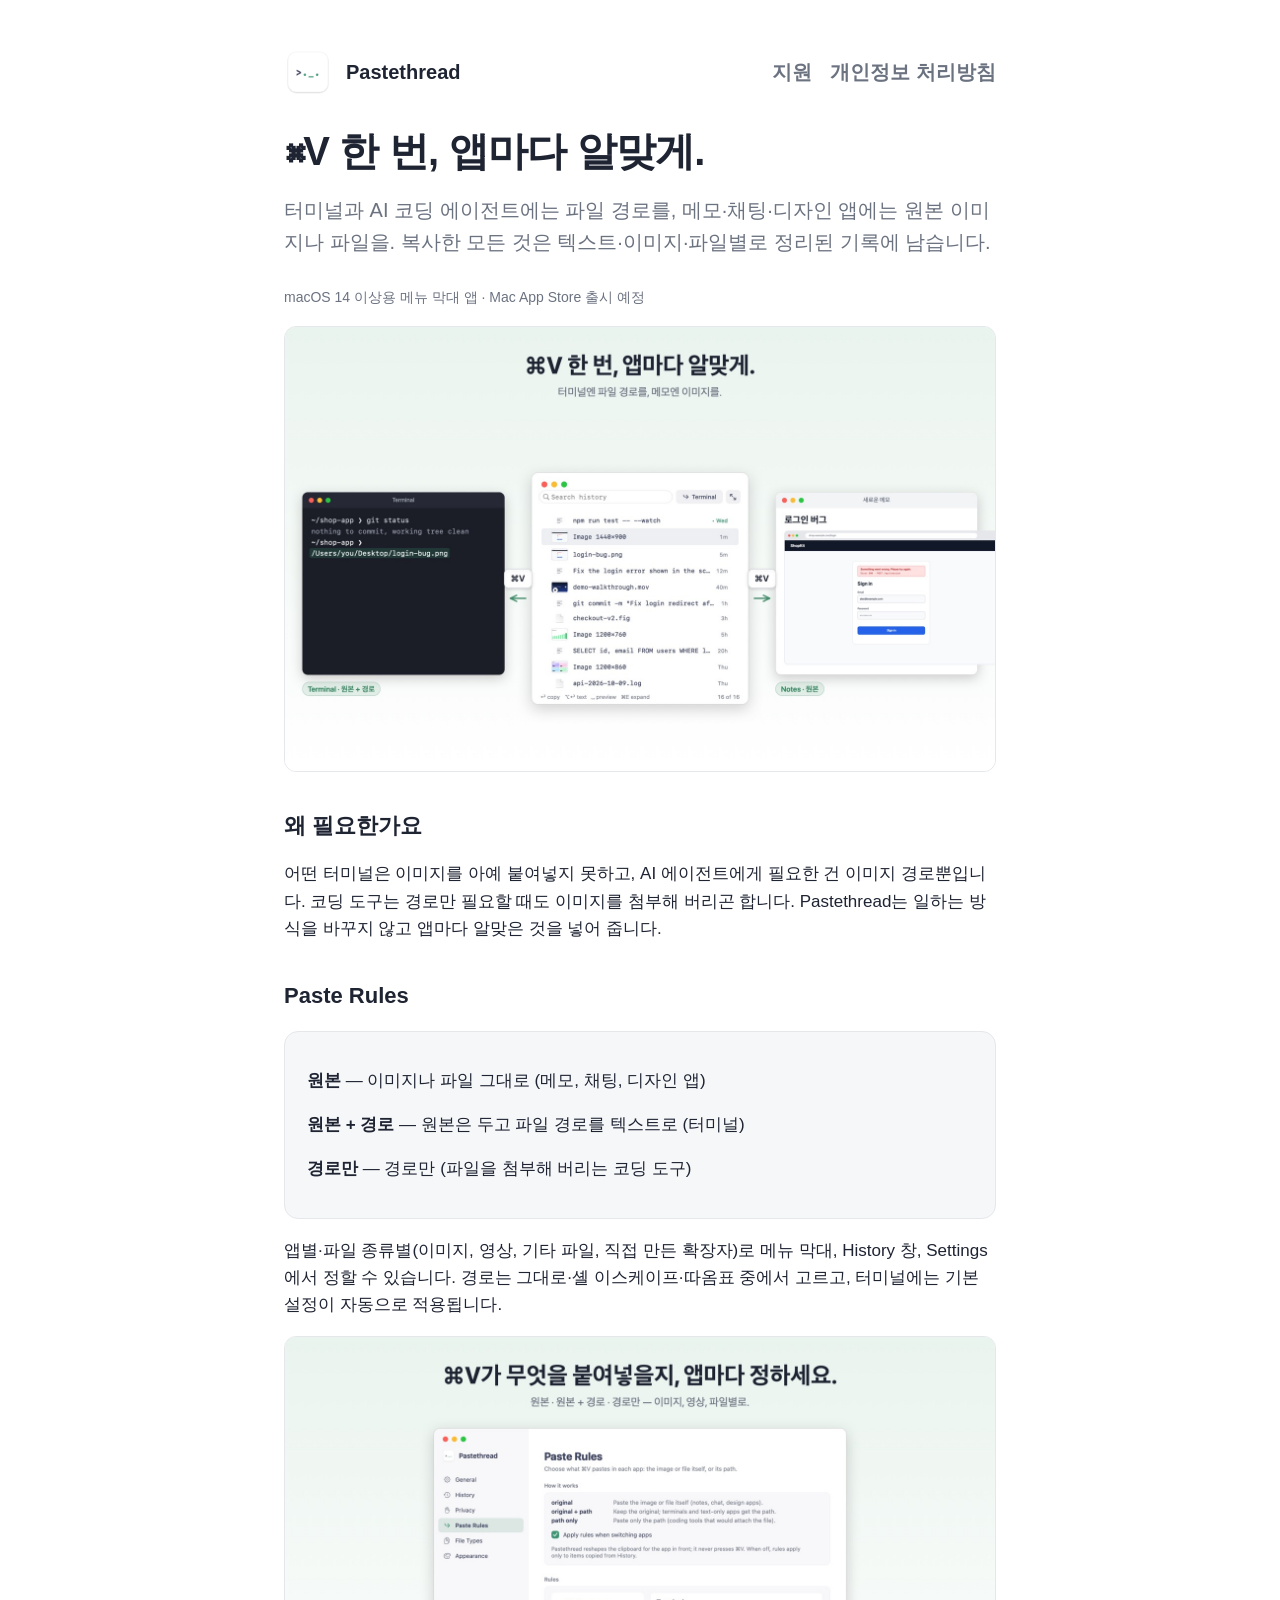
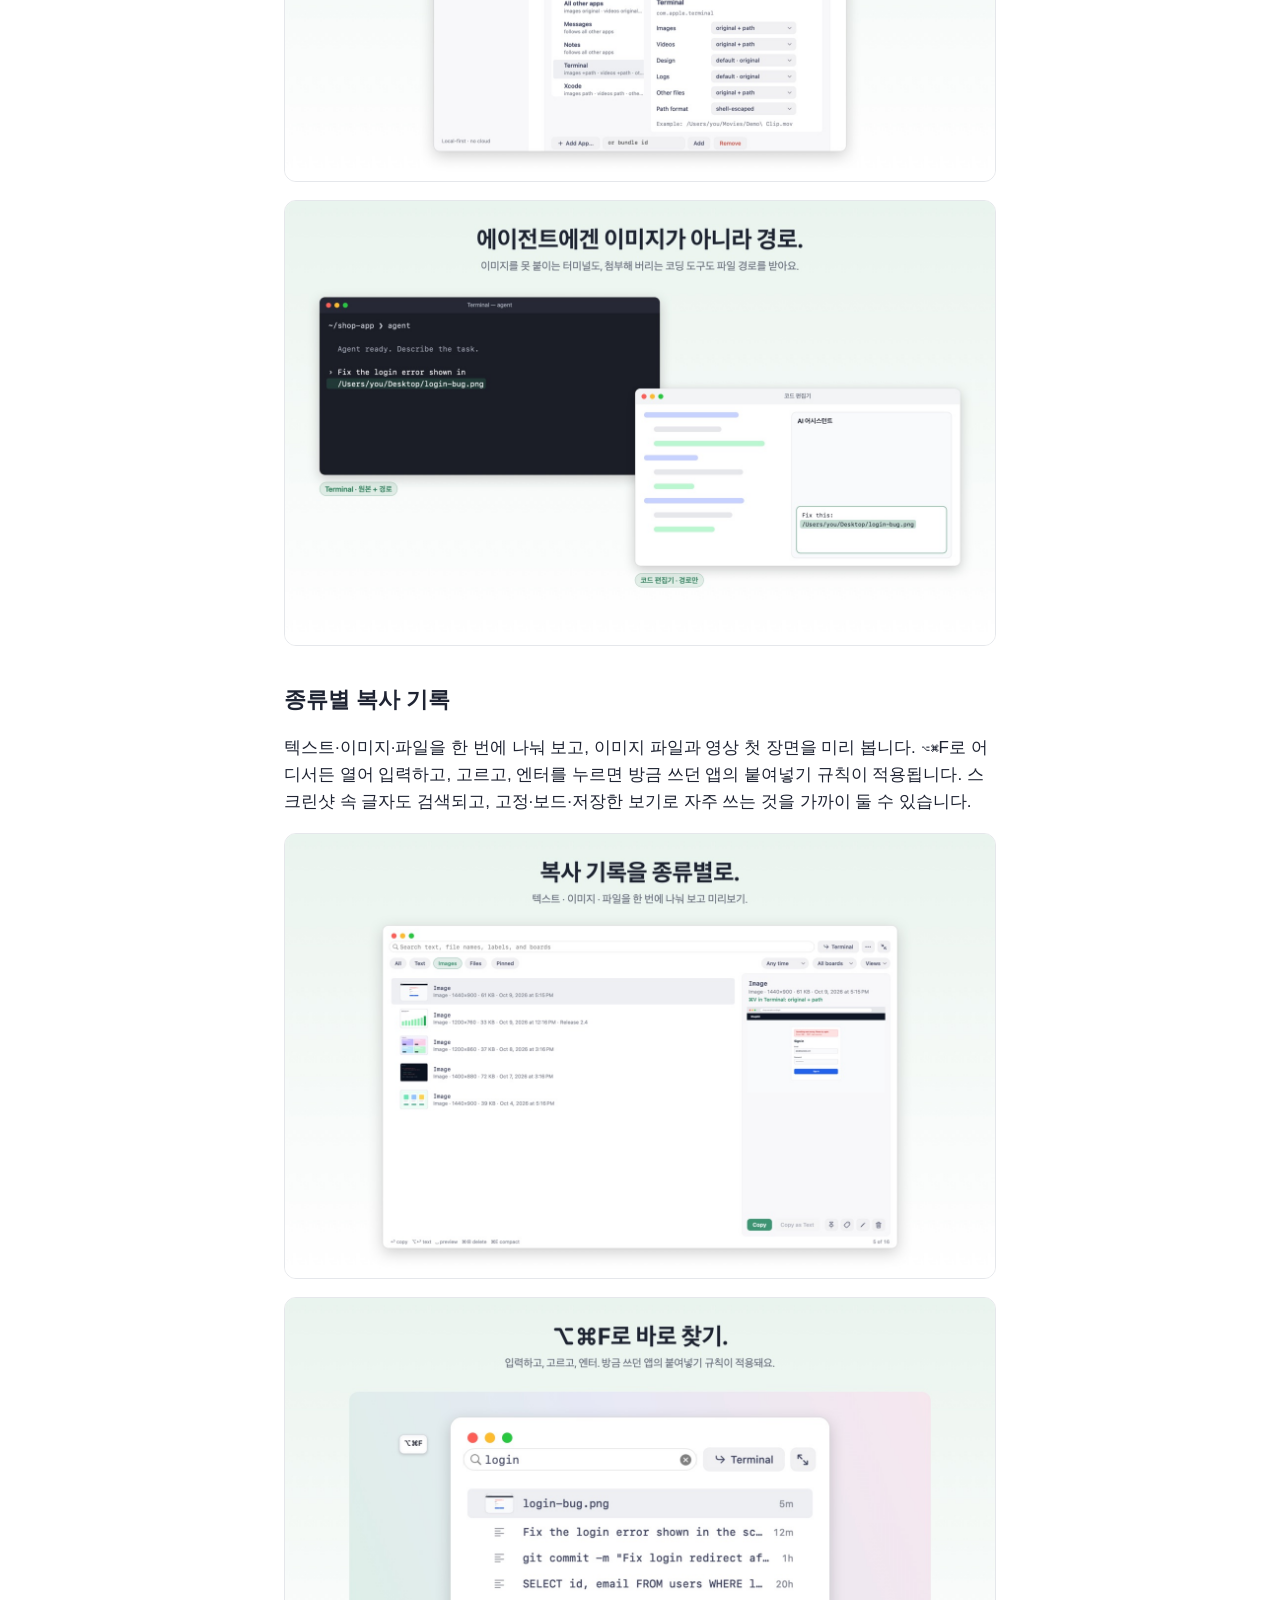
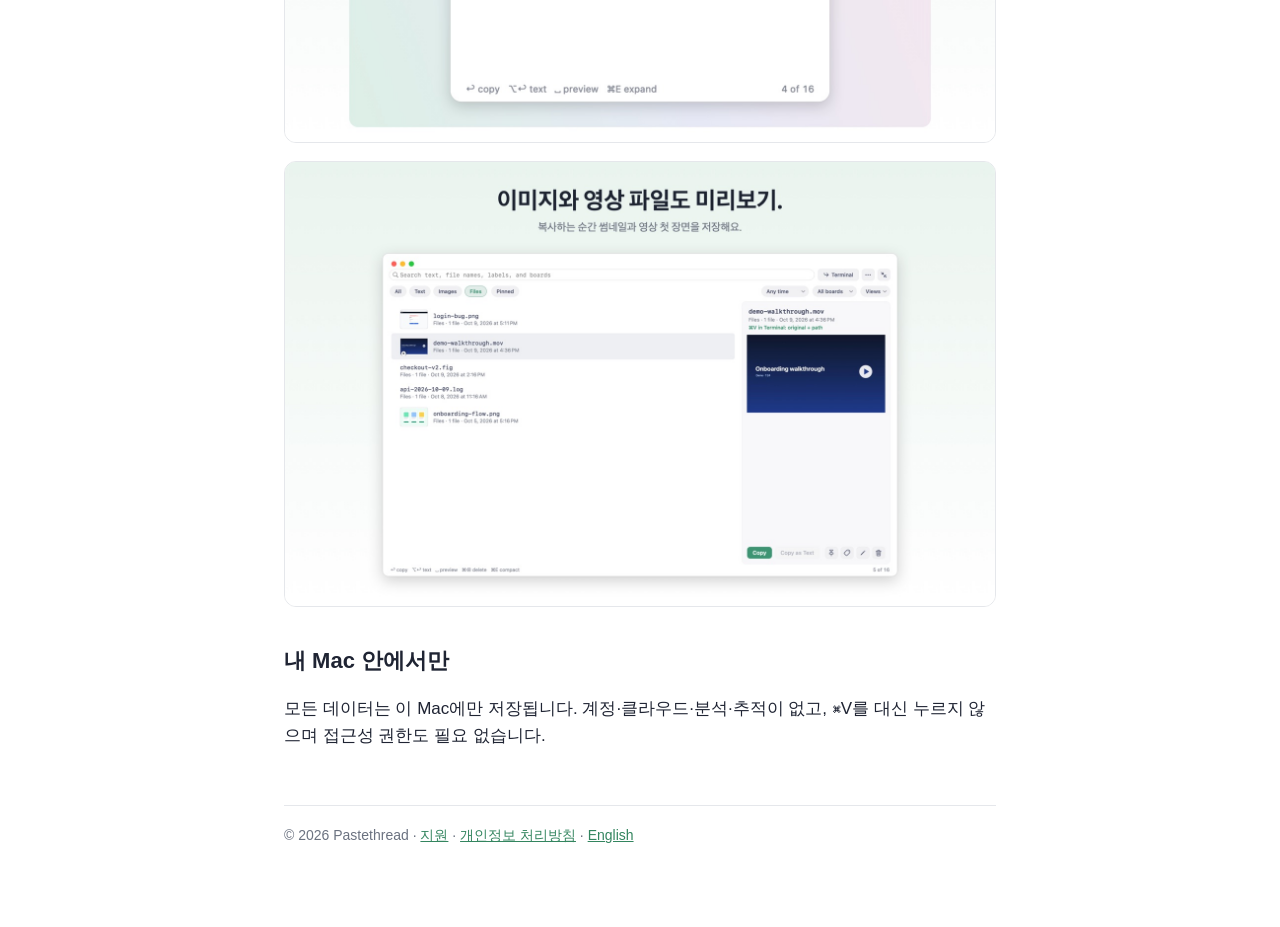
==== ko/index.html @ ec55142c "Pastethread website: home, support, privacy (EN/KO) and product README" ====
<!doctype html>
<html lang="ko">
<head>
<meta charset="utf-8">
<meta name="viewport" content="width=device-width, initial-scale=1">
<title>Pastethread — ⌘V 한 번, 앱마다 알맞게</title>
<link rel="stylesheet" href="../style.css">
</head>
<body>
<main>
<header><img src="../icon.png" alt=""><a href="./">Pastethread</a>
<nav><a href="support.html">지원</a><a href="privacy.html">개인정보 처리방침</a></nav></header>
<h1>⌘V 한 번, 앱마다 알맞게.</h1>
<p class="lead">터미널과 AI 코딩 에이전트에는 파일 경로를, 메모·채팅·디자인 앱에는 원본 이미지나 파일을. 복사한 모든 것은 텍스트·이미지·파일별로 정리된 기록에 남습니다.</p>
<p class="lang">macOS 14 이상용 메뉴 막대 앱 · Mac App Store 출시 예정</p>
<img class="shot" src="../images/ko/01-one-paste.jpg" alt="⌘V 한 번, 앱마다 알맞게." loading="lazy" width="1440" height="900">
<h2>왜 필요한가요</h2>
<p>어떤 터미널은 이미지를 아예 붙여넣지 못하고, AI 에이전트에게 필요한 건 이미지 경로뿐입니다. 코딩 도구는 경로만 필요할 때도 이미지를 첨부해 버리곤 합니다. Pastethread는 일하는 방식을 바꾸지 않고 앱마다 알맞은 것을 넣어 줍니다.</p>
<h2>Paste Rules</h2>
<div class="card">
<p><strong>원본</strong> — 이미지나 파일 그대로 (메모, 채팅, 디자인 앱)</p>
<p><strong>원본 + 경로</strong> — 원본은 두고 파일 경로를 텍스트로 (터미널)</p>
<p><strong>경로만</strong> — 경로만 (파일을 첨부해 버리는 코딩 도구)</p>
</div>
<p>앱별·파일 종류별(이미지, 영상, 기타 파일, 직접 만든 확장자)로 메뉴 막대, History 창, Settings에서 정할 수 있습니다. 경로는 그대로·셸 이스케이프·따옴표 중에서 고르고, 터미널에는 기본 설정이 자동으로 적용됩니다.</p>
<img class="shot" src="../images/ko/02-paste-rules.jpg" alt="⌘V가 무엇을 붙여넣을지, 앱마다 정하세요." loading="lazy" width="1440" height="900">
<img class="shot" src="../images/ko/03-agents-need-paths.jpg" alt="에이전트에겐 이미지가 아니라 경로." loading="lazy" width="1440" height="900">
<h2>종류별 복사 기록</h2>
<p>텍스트·이미지·파일을 한 번에 나눠 보고, 이미지 파일과 영상 첫 장면을 미리 봅니다. ⌥⌘F로 어디서든 열어 입력하고, 고르고, 엔터를 누르면 방금 쓰던 앱의 붙여넣기 규칙이 적용됩니다. 스크린샷 속 글자도 검색되고, 고정·보드·저장한 보기로 자주 쓰는 것을 가까이 둘 수 있습니다.</p>
<img class="shot" src="../images/ko/04-history-by-type.jpg" alt="복사 기록을 종류별로." loading="lazy" width="1440" height="900">
<img class="shot" src="../images/ko/05-find-fast.jpg" alt="⌥⌘F로 바로 찾기." loading="lazy" width="1440" height="900">
<img class="shot" src="../images/ko/06-file-previews.jpg" alt="이미지와 영상 파일도 미리보기." loading="lazy" width="1440" height="900">
<h2>내 Mac 안에서만</h2>
<p>모든 데이터는 이 Mac에만 저장됩니다. 계정·클라우드·분석·추적이 없고, ⌘V를 대신 누르지 않으며 접근성 권한도 필요 없습니다.</p>
<footer>© 2026 Pastethread · <a href="support.html">지원</a> · <a href="privacy.html">개인정보 처리방침</a> · <a href="../">English</a></footer>
</main>
</body>
</html>
---- style.css ----
:root { --ink: #1f2433; --muted: #6b7280; --accent: #33855f; --card: #f6f7f8; --line: #e5e7eb; }
@media (prefers-color-scheme: dark) { :root { --ink: #e5e7eb; --muted: #a1a7b3; --accent: #7bb897; --card: #232633; --line: #343846; } body { background: #161821; } }
* { box-sizing: border-box; }
body { margin: 0; font: 17px/1.6 -apple-system, BlinkMacSystemFont, "SF Pro Text", "Apple SD Gothic Neo", sans-serif; color: var(--ink); }
main { max-width: 760px; margin: 0 auto; padding: 48px 24px 80px; }
header { display: flex; align-items: center; gap: 14px; margin-bottom: 32px; }
header img { width: 48px; height: 48px; border-radius: 11px; }
header a { color: inherit; text-decoration: none; font-weight: 600; font-size: 20px; }
nav { margin-left: auto; display: flex; gap: 18px; font-size: 15px; }
nav a { color: var(--muted); text-decoration: none; }
nav a:hover { color: var(--accent); }
h1 { font-size: 40px; line-height: 1.15; margin: 0 0 12px; letter-spacing: -0.02em; }
h2 { font-size: 22px; margin: 36px 0 8px; }
p, li { color: var(--ink); }
.lead { font-size: 20px; color: var(--muted); margin-bottom: 28px; }
.card { background: var(--card); border: 1px solid var(--line); border-radius: 14px; padding: 18px 22px; margin: 18px 0; }
code { font: 15px ui-monospace, "SF Mono", Menlo, monospace; background: var(--card); border-radius: 6px; padding: 1px 6px; }
a { color: var(--accent); }
.button { display: inline-block; background: var(--accent); color: #fff; padding: 10px 18px; border-radius: 10px; text-decoration: none; font-weight: 600; }
footer { margin-top: 56px; color: var(--muted); font-size: 14px; border-top: 1px solid var(--line); padding-top: 18px; }
.lang { color: var(--muted); font-size: 14px; }
.shot { display: block; width: 100%; height: auto; border-radius: 12px; border: 1px solid var(--line); margin: 18px 0; }
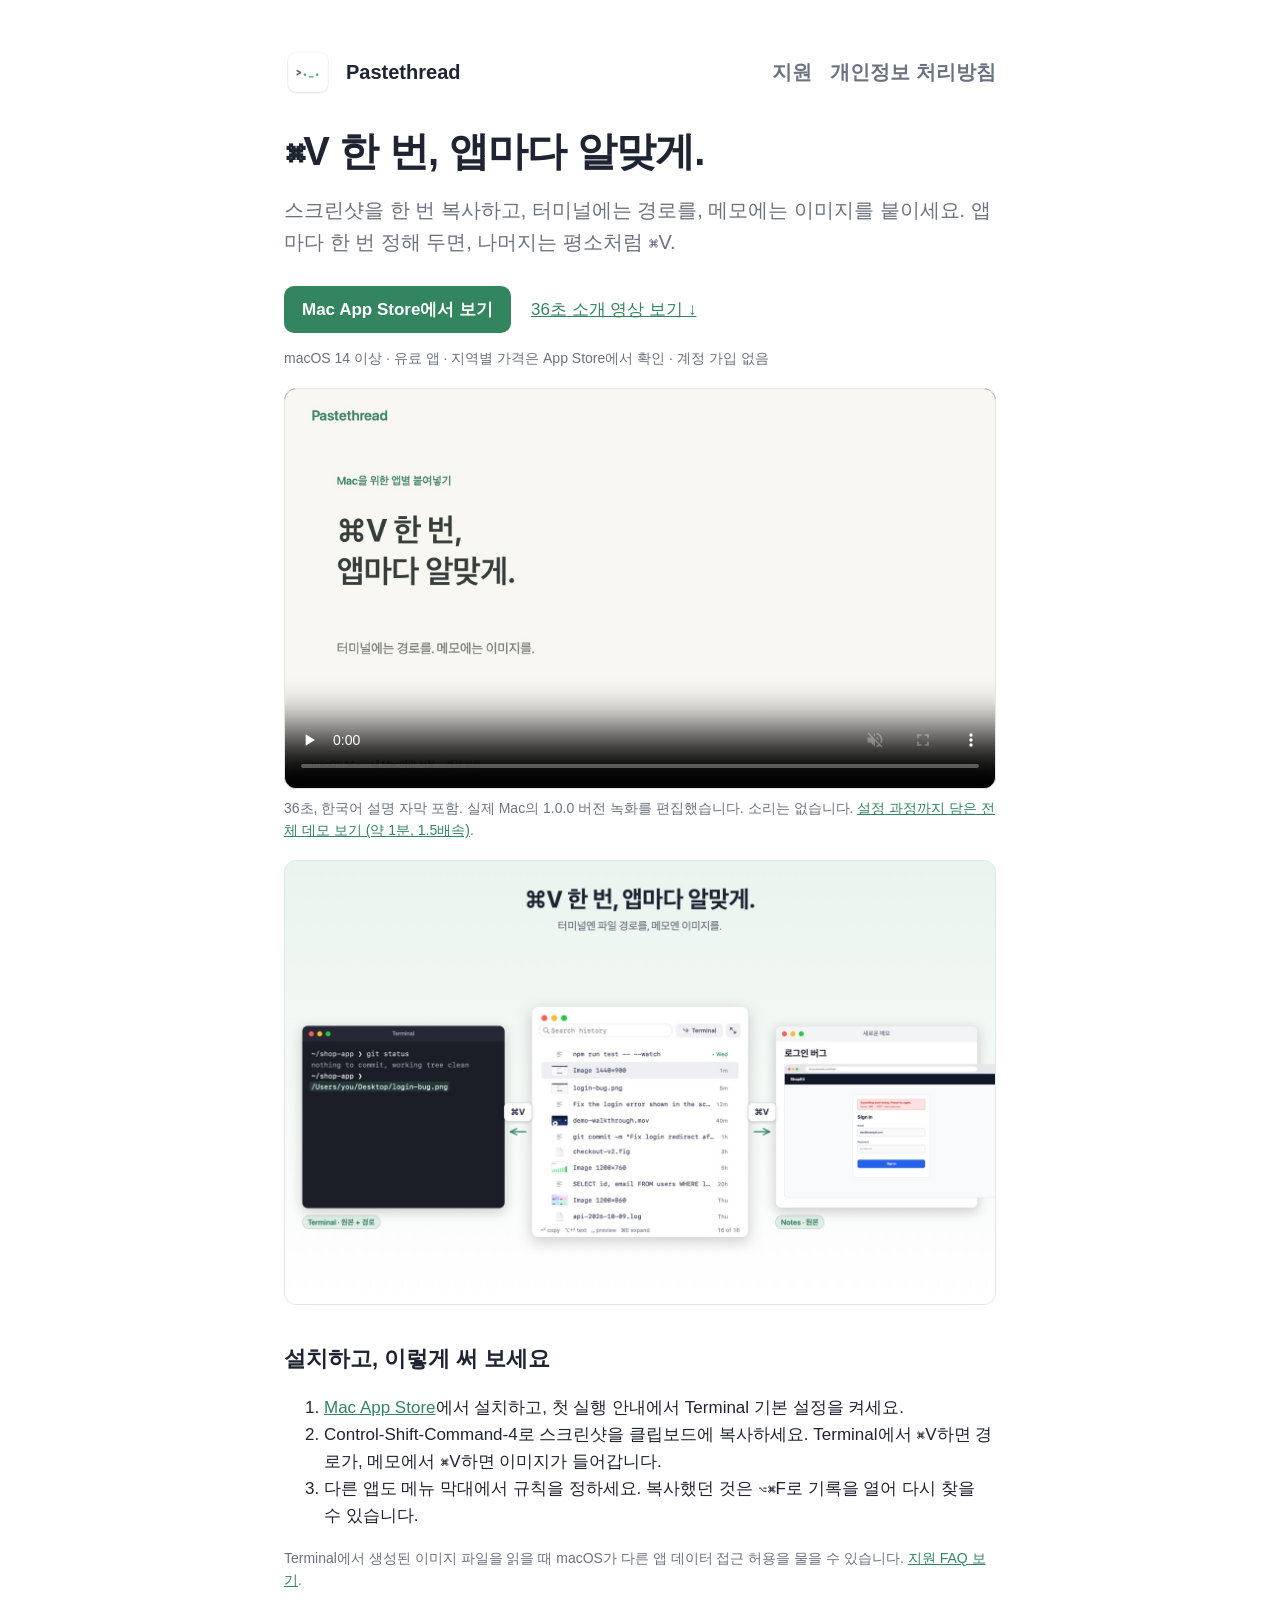
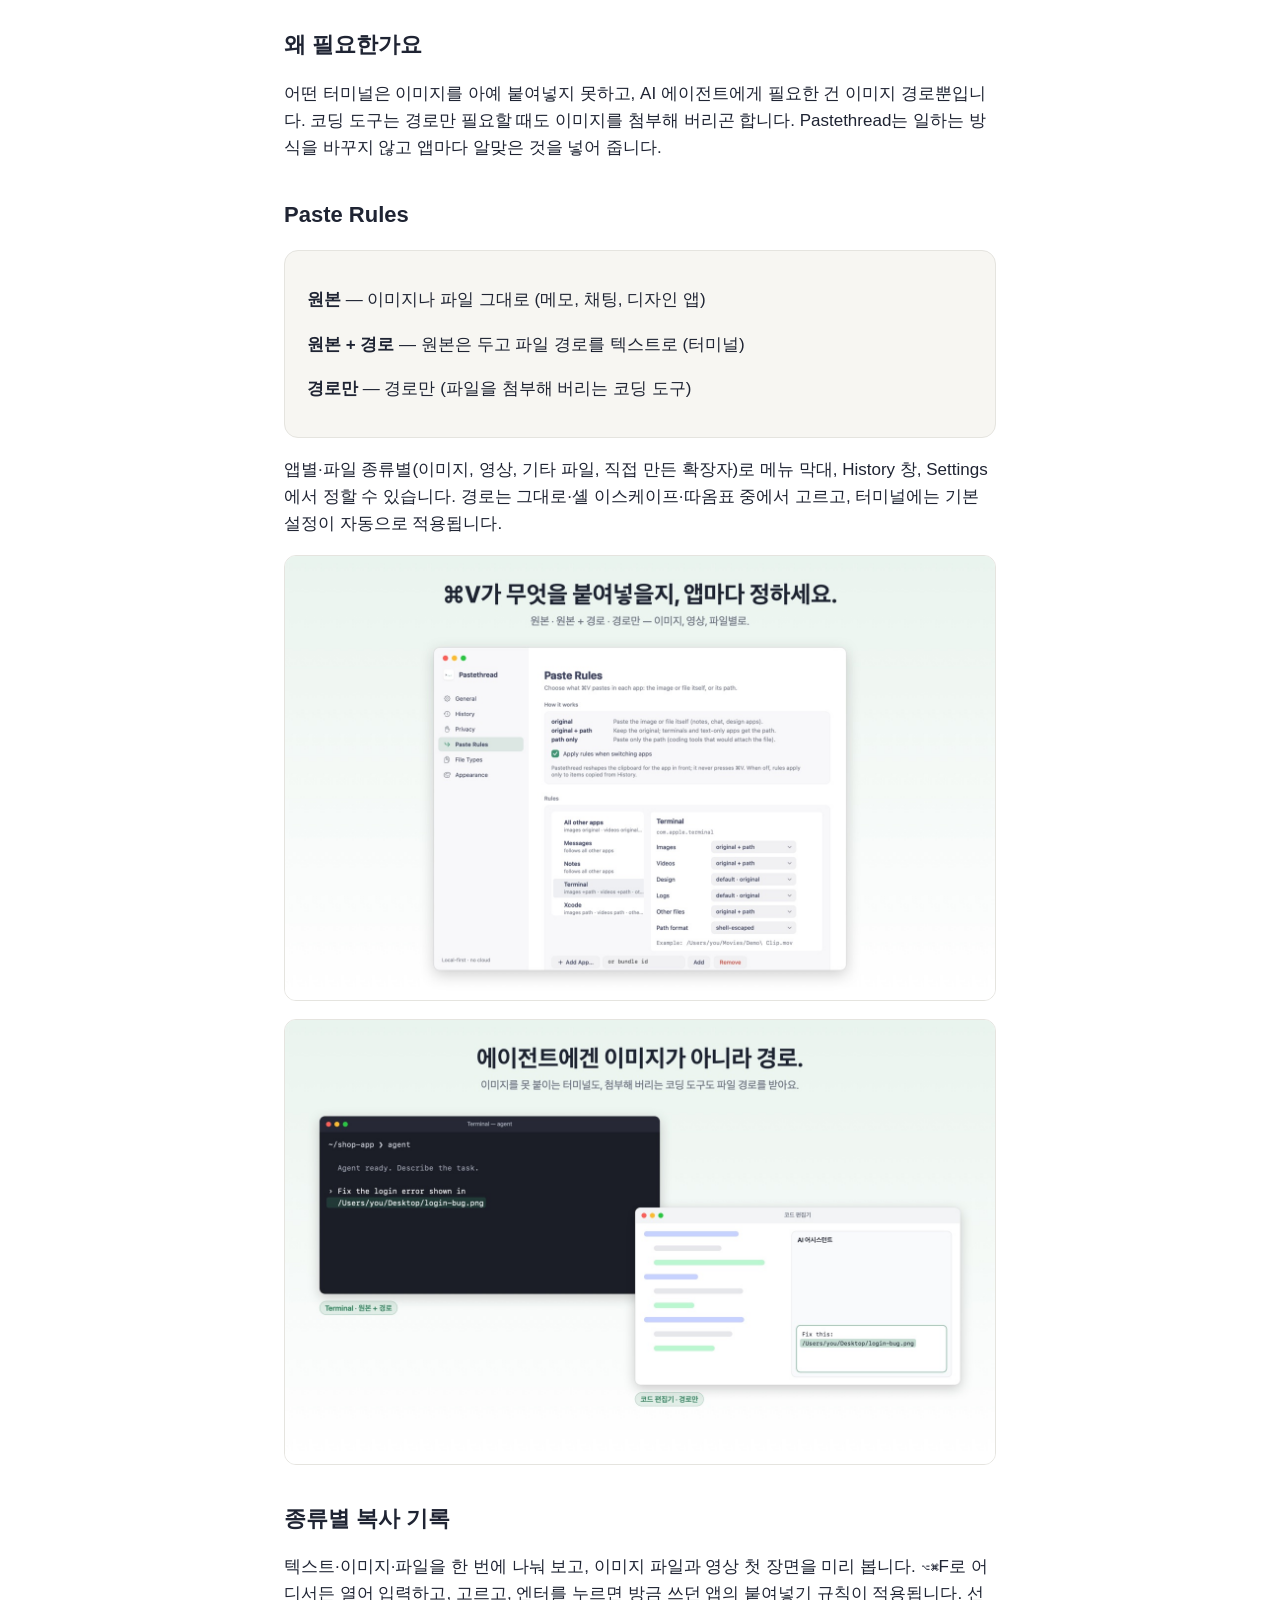
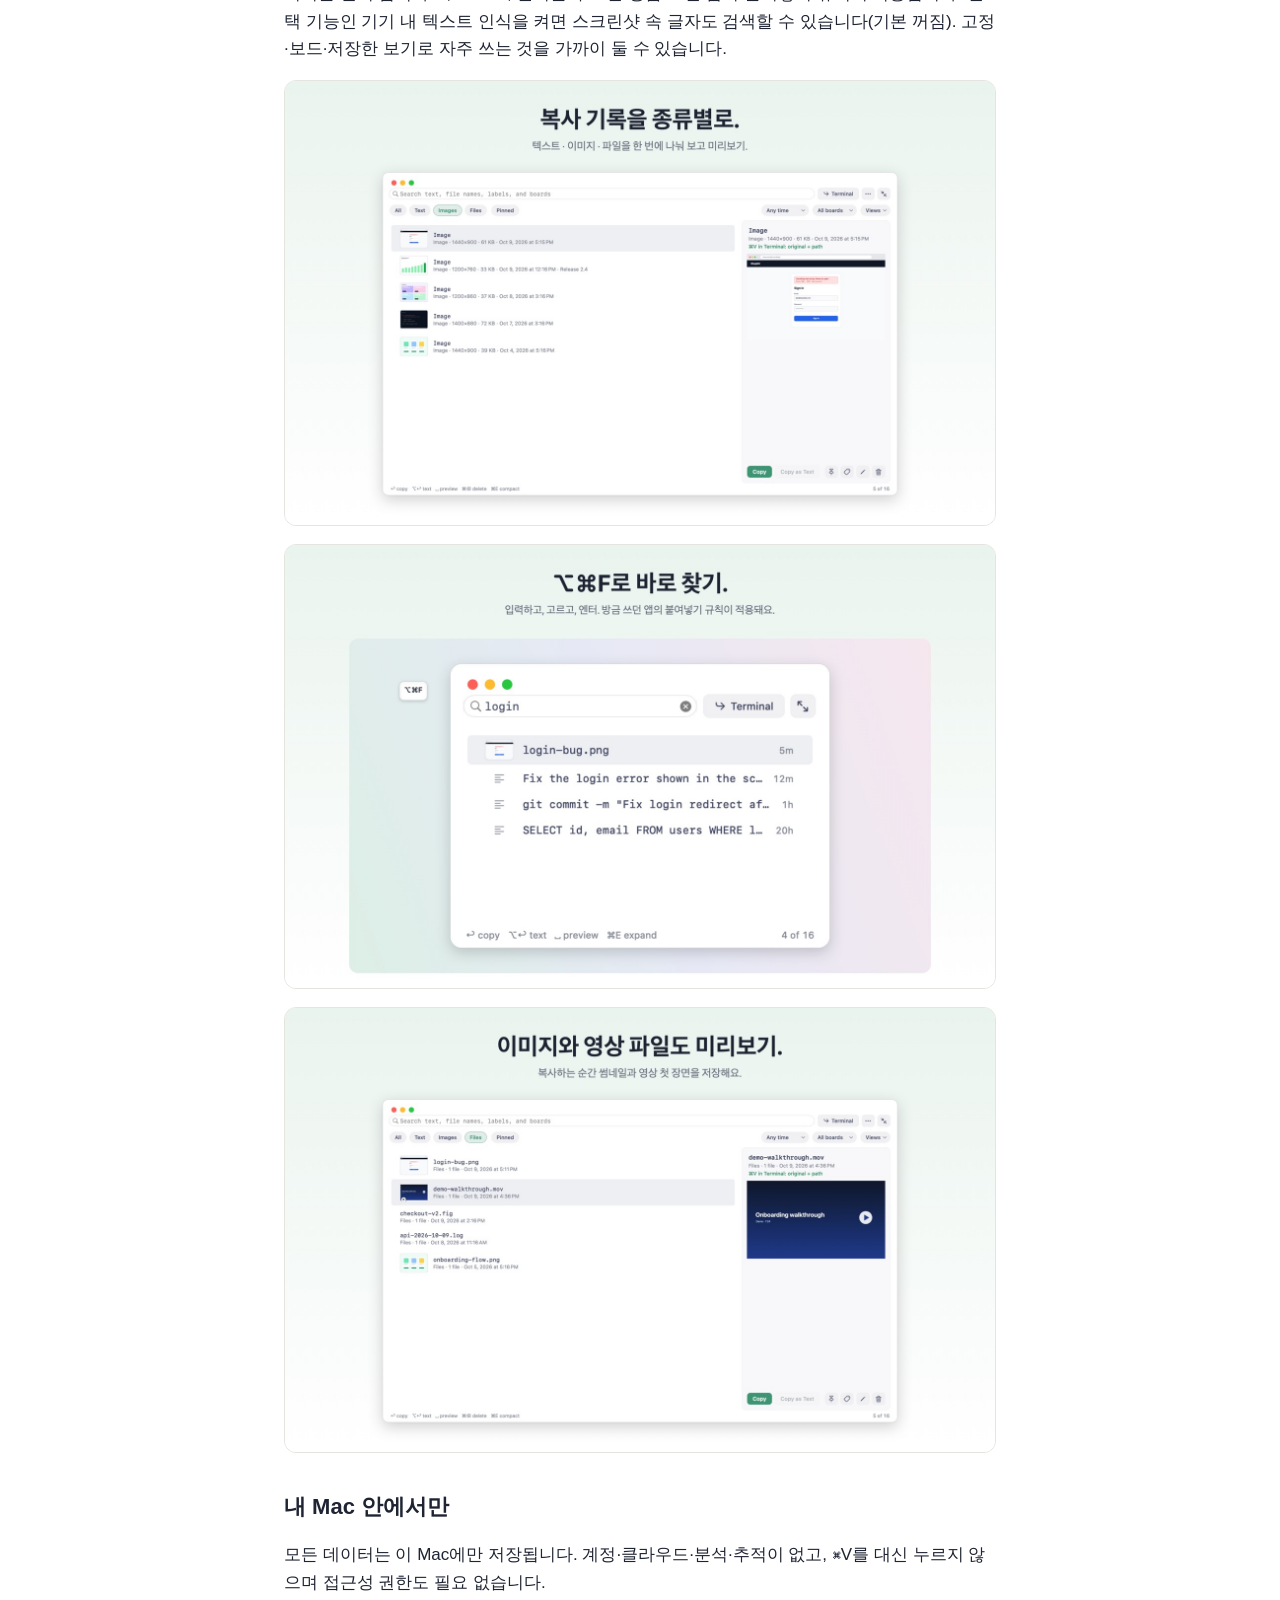
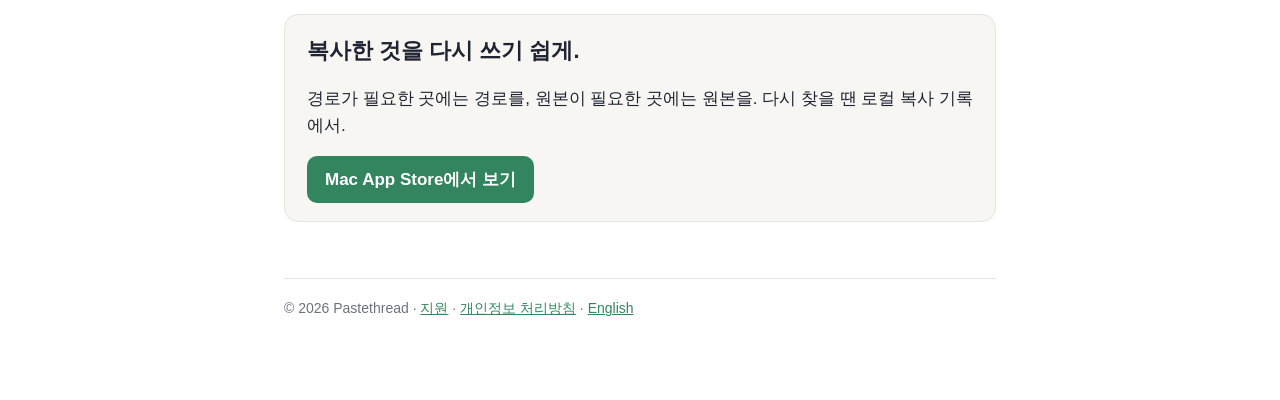
==== commit 9c7e7b5e: "Publish captioned introductions and Mac App Store purchase links" ====
--- a/ko/index.html
+++ b/ko/index.html
@@ -4,6 +4,13 @@
 <meta charset="utf-8">
 <meta name="viewport" content="width=device-width, initial-scale=1">
 <title>Pastethread — ⌘V 한 번, 앱마다 알맞게</title>
+<meta name="description" content="스크린샷을 한 번 복사하고, 터미널에는 경로를, 메모에는 이미지를 붙이세요. Mac App Store에서 만나는 로컬 클립보드 관리자 Pastethread.">
+<meta property="og:title" content="Pastethread — ⌘V 한 번, 앱마다 알맞게">
+<meta property="og:description" content="터미널에는 경로를, 메모에는 이미지를. 36초 소개 영상으로 확인하고 Mac App Store에서 만나보세요.">
+<meta property="og:type" content="website">
+<meta property="og:url" content="https://luke-cha.github.io/pastethread/ko/">
+<meta property="og:image" content="https://luke-cha.github.io/pastethread/media/intro-poster-ko.jpg">
+<meta name="twitter:card" content="summary_large_image">
 <link rel="stylesheet" href="../style.css">
 </head>
 <body>
@@ -11,9 +18,24 @@
 <header><img src="../icon.png" alt=""><a href="./">Pastethread</a>
 <nav><a href="support.html">지원</a><a href="privacy.html">개인정보 처리방침</a></nav></header>
 <h1>⌘V 한 번, 앱마다 알맞게.</h1>
-<p class="lead">터미널과 AI 코딩 에이전트에는 파일 경로를, 메모·채팅·디자인 앱에는 원본 이미지나 파일을. 복사한 모든 것은 텍스트·이미지·파일별로 정리된 기록에 남습니다.</p>
-<p class="lang">macOS 14 이상용 메뉴 막대 앱 · Mac App Store 출시 예정</p>
+<p class="lead">스크린샷을 한 번 복사하고, 터미널에는 경로를, 메모에는 이미지를 붙이세요. 앱마다 한 번 정해 두면, 나머지는 평소처럼 ⌘V.</p>
+<div class="actions"><a class="button" href="https://apps.apple.com/kr/app/id6820030486">Mac App Store에서 보기</a><a href="#demo">36초 소개 영상 보기 ↓</a></div>
+<p class="lang">macOS 14 이상 · 유료 앱 · 지역별 가격은 App Store에서 확인 · 계정 가입 없음</p>
+<figure id="demo">
+<video class="shot" aria-label="Pastethread 소개: 터미널에는 경로, 메모에는 이미지, 복사 기록 검색" controls muted playsinline preload="none" poster="../media/intro-poster-ko.jpg" width="1920" height="1080">
+<source src="../media/intro-ko.mp4" type="video/mp4">
+<a href="../media/intro-ko.mp4">소개 영상 보기 (MP4)</a>
+</video>
+<figcaption>36초, 한국어 설명 자막 포함. 실제 Mac의 1.0.0 버전 녹화를 편집했습니다. 소리는 없습니다. <a href="../media/demo.mp4">설정 과정까지 담은 전체 데모 보기 (약 1분, 1.5배속)</a>.</figcaption>
+</figure>
 <img class="shot" src="../images/ko/01-one-paste.jpg" alt="⌘V 한 번, 앱마다 알맞게." loading="lazy" width="1440" height="900">
+<h2>설치하고, 이렇게 써 보세요</h2>
+<ol>
+<li><a href="https://apps.apple.com/kr/app/id6820030486">Mac App Store</a>에서 설치하고, 첫 실행 안내에서 Terminal 기본 설정을 켜세요.</li>
+<li>Control-Shift-Command-4로 스크린샷을 클립보드에 복사하세요. Terminal에서 ⌘V하면 경로가, 메모에서 ⌘V하면 이미지가 들어갑니다.</li>
+<li>다른 앱도 메뉴 막대에서 규칙을 정하세요. 복사했던 것은 ⌥⌘F로 기록을 열어 다시 찾을 수 있습니다.</li>
+</ol>
+<p class="lang">Terminal에서 생성된 이미지 파일을 읽을 때 macOS가 다른 앱 데이터 접근 허용을 물을 수 있습니다. <a href="support.html">지원 FAQ 보기</a>.</p>
 <h2>왜 필요한가요</h2>
 <p>어떤 터미널은 이미지를 아예 붙여넣지 못하고, AI 에이전트에게 필요한 건 이미지 경로뿐입니다. 코딩 도구는 경로만 필요할 때도 이미지를 첨부해 버리곤 합니다. Pastethread는 일하는 방식을 바꾸지 않고 앱마다 알맞은 것을 넣어 줍니다.</p>
 <h2>Paste Rules</h2>
@@ -26,12 +48,13 @@
 <img class="shot" src="../images/ko/02-paste-rules.jpg" alt="⌘V가 무엇을 붙여넣을지, 앱마다 정하세요." loading="lazy" width="1440" height="900">
 <img class="shot" src="../images/ko/03-agents-need-paths.jpg" alt="에이전트에겐 이미지가 아니라 경로." loading="lazy" width="1440" height="900">
 <h2>종류별 복사 기록</h2>
-<p>텍스트·이미지·파일을 한 번에 나눠 보고, 이미지 파일과 영상 첫 장면을 미리 봅니다. ⌥⌘F로 어디서든 열어 입력하고, 고르고, 엔터를 누르면 방금 쓰던 앱의 붙여넣기 규칙이 적용됩니다. 스크린샷 속 글자도 검색되고, 고정·보드·저장한 보기로 자주 쓰는 것을 가까이 둘 수 있습니다.</p>
+<p>텍스트·이미지·파일을 한 번에 나눠 보고, 이미지 파일과 영상 첫 장면을 미리 봅니다. ⌥⌘F로 어디서든 열어 입력하고, 고르고, 엔터를 누르면 방금 쓰던 앱의 붙여넣기 규칙이 적용됩니다. 선택 기능인 기기 내 텍스트 인식을 켜면 스크린샷 속 글자도 검색할 수 있습니다(기본 꺼짐). 고정·보드·저장한 보기로 자주 쓰는 것을 가까이 둘 수 있습니다.</p>
 <img class="shot" src="../images/ko/04-history-by-type.jpg" alt="복사 기록을 종류별로." loading="lazy" width="1440" height="900">
 <img class="shot" src="../images/ko/05-find-fast.jpg" alt="⌥⌘F로 바로 찾기." loading="lazy" width="1440" height="900">
 <img class="shot" src="../images/ko/06-file-previews.jpg" alt="이미지와 영상 파일도 미리보기." loading="lazy" width="1440" height="900">
 <h2>내 Mac 안에서만</h2>
 <p>모든 데이터는 이 Mac에만 저장됩니다. 계정·클라우드·분석·추적이 없고, ⌘V를 대신 누르지 않으며 접근성 권한도 필요 없습니다.</p>
+<div class="card"><h2>복사한 것을 다시 쓰기 쉽게.</h2><p>경로가 필요한 곳에는 경로를, 원본이 필요한 곳에는 원본을. 다시 찾을 땐 로컬 복사 기록에서.</p><a class="button" href="https://apps.apple.com/kr/app/id6820030486">Mac App Store에서 보기</a></div>
 <footer>© 2026 Pastethread · <a href="support.html">지원</a> · <a href="privacy.html">개인정보 처리방침</a> · <a href="../">English</a></footer>
 </main>
 </body>
--- a/style.css
+++ b/style.css
@@ -1,5 +1,5 @@
-:root { --ink: #1f2433; --muted: #6b7280; --accent: #33855f; --card: #f6f7f8; --line: #e5e7eb; }
-@media (prefers-color-scheme: dark) { :root { --ink: #e5e7eb; --muted: #a1a7b3; --accent: #7bb897; --card: #232633; --line: #343846; } body { background: #161821; } }
+:root { --ink: #1f2433; --muted: #6b7280; --accent: #33855f; --card: #f7f6f2; --line: #e5e4df; }
+@media (prefers-color-scheme: dark) { :root { --ink: #e5e7eb; --muted: #a1a7b3; --accent: #7bb897; --card: #232633; --line: #343846; --button-ink: #13231a; } body { background: #161821; } }
 * { box-sizing: border-box; }
 body { margin: 0; font: 17px/1.6 -apple-system, BlinkMacSystemFont, "SF Pro Text", "Apple SD Gothic Neo", sans-serif; color: var(--ink); }
 main { max-width: 760px; margin: 0 auto; padding: 48px 24px 80px; }
@@ -16,7 +16,14 @@
 .card { background: var(--card); border: 1px solid var(--line); border-radius: 14px; padding: 18px 22px; margin: 18px 0; }
 code { font: 15px ui-monospace, "SF Mono", Menlo, monospace; background: var(--card); border-radius: 6px; padding: 1px 6px; }
 a { color: var(--accent); }
-.button { display: inline-block; background: var(--accent); color: #fff; padding: 10px 18px; border-radius: 10px; text-decoration: none; font-weight: 600; }
+.button { display: inline-block; background: var(--accent); color: var(--button-ink, #fff); padding: 10px 18px; border-radius: 10px; text-decoration: none; font-weight: 600; }
 footer { margin-top: 56px; color: var(--muted); font-size: 14px; border-top: 1px solid var(--line); padding-top: 18px; }
 .lang { color: var(--muted); font-size: 14px; }
 .shot { display: block; width: 100%; height: auto; border-radius: 12px; border: 1px solid var(--line); margin: 18px 0; }
+.actions { display: flex; align-items: center; flex-wrap: wrap; gap: 14px 20px; margin: 24px 0 12px; }
+a:focus-visible, video:focus-visible { outline: 3px solid var(--accent); outline-offset: 5px; }
+.card h2 { margin-top: 0; }
+@media (max-width: 480px) { main { padding: 28px 18px 56px; } h1 { font-size: 33px; } header { gap: 10px; } nav { gap: 12px; } nav a { font-size: 14px; } }
+figure { margin: 18px 0; }
+figure .shot { margin: 0; background: #000; }
+figcaption { color: var(--muted); font-size: 14px; margin-top: 8px; }
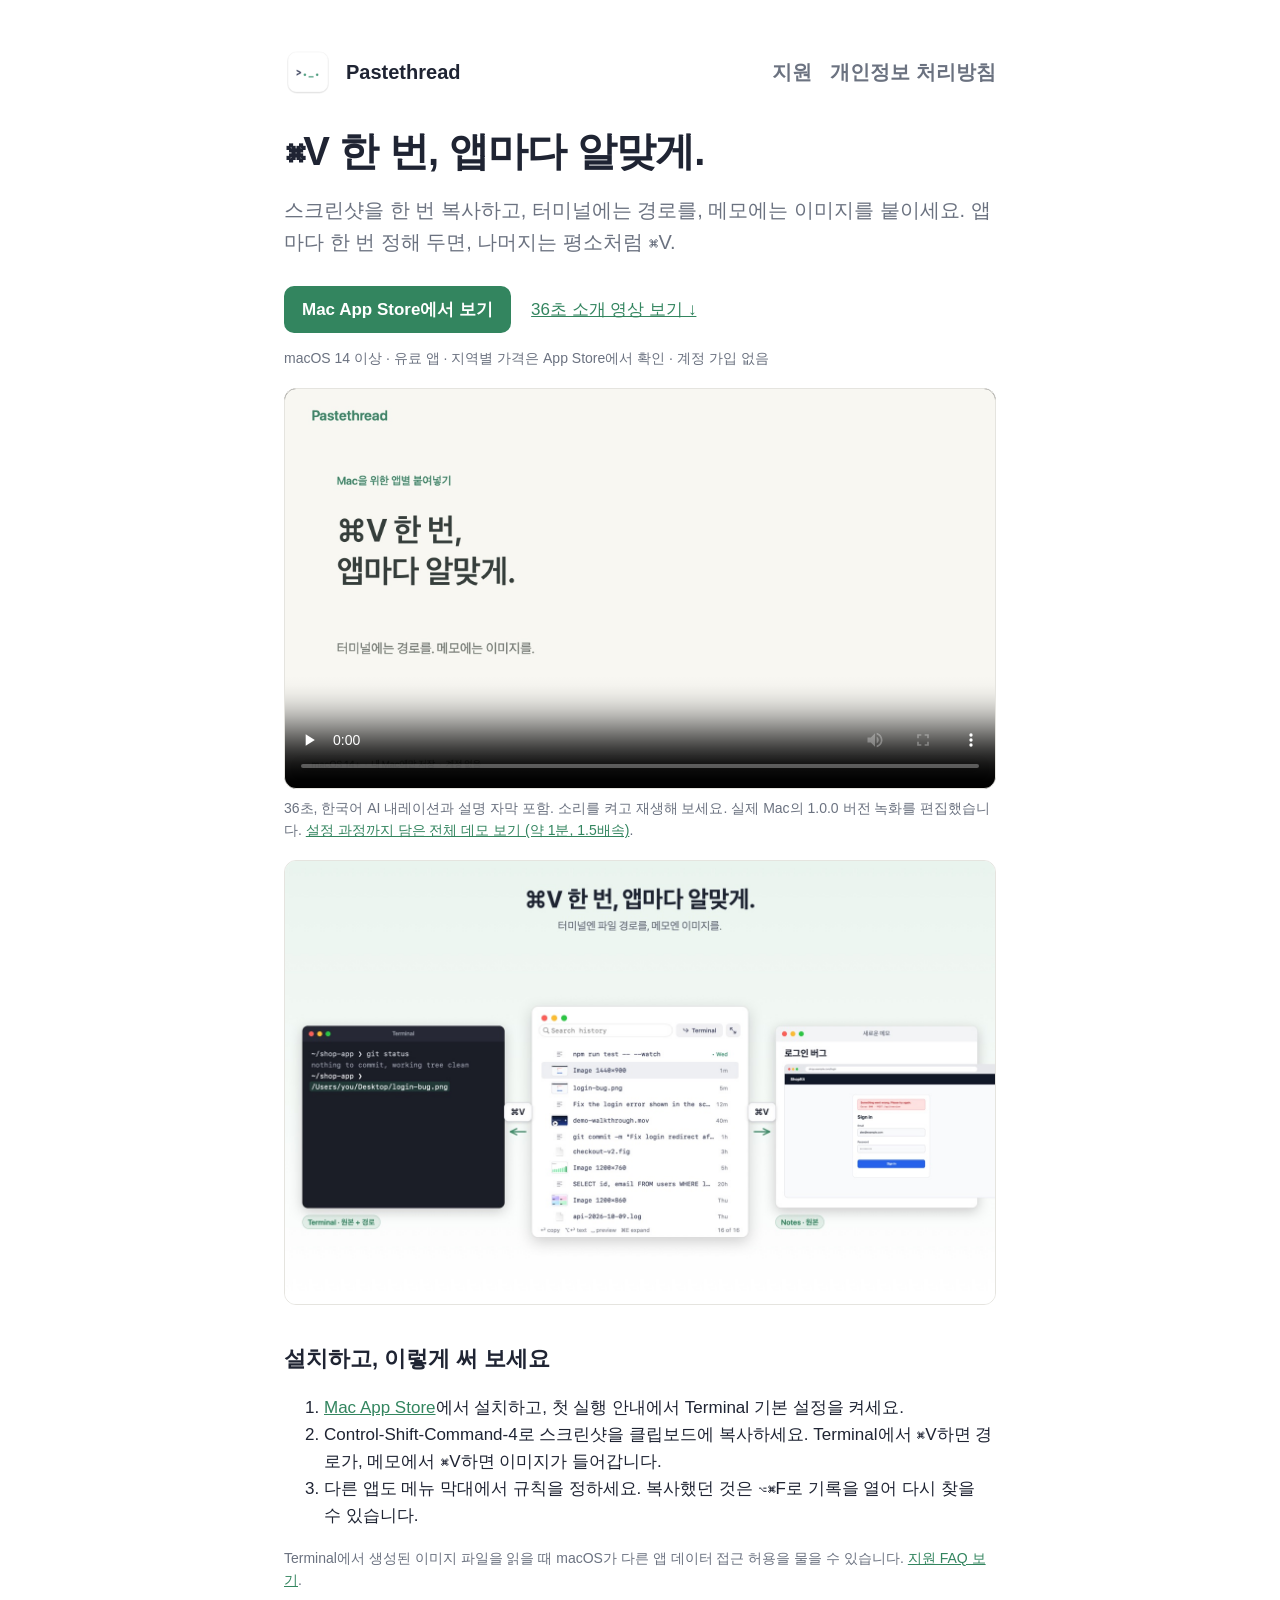
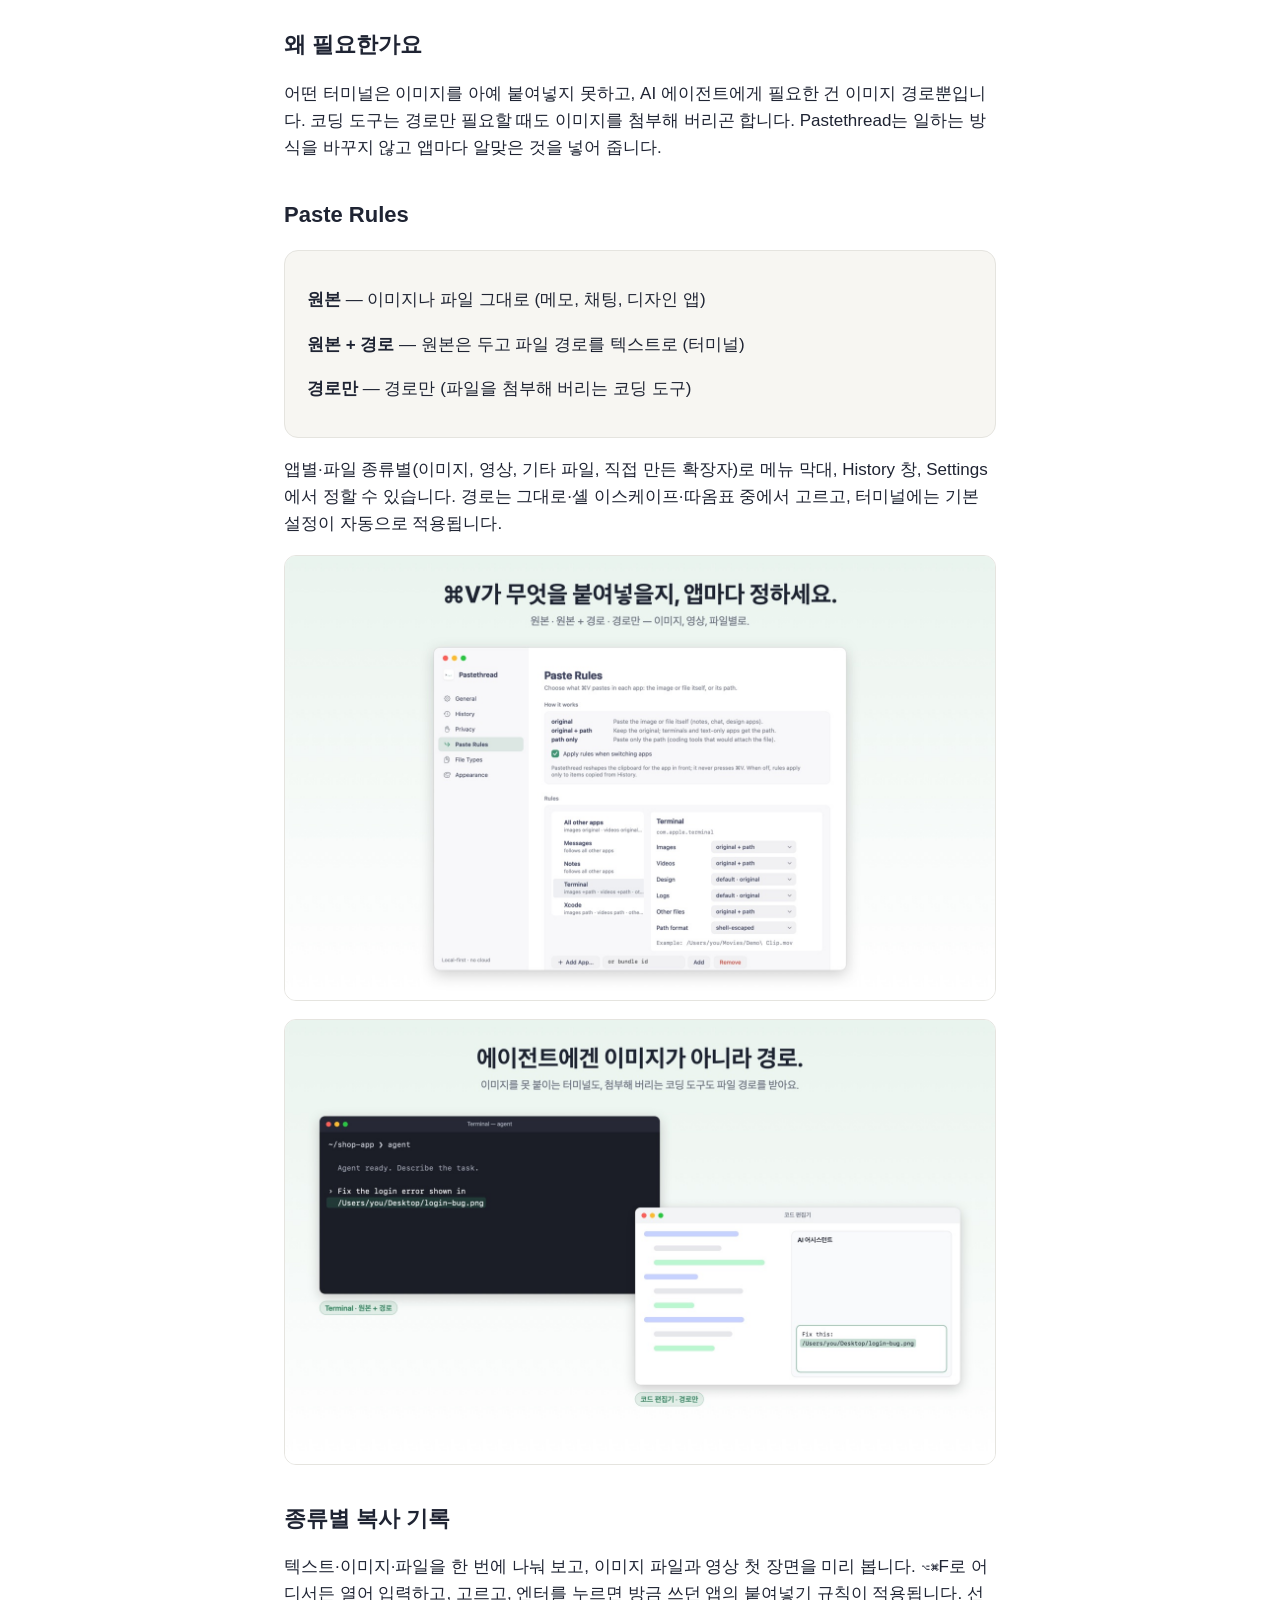
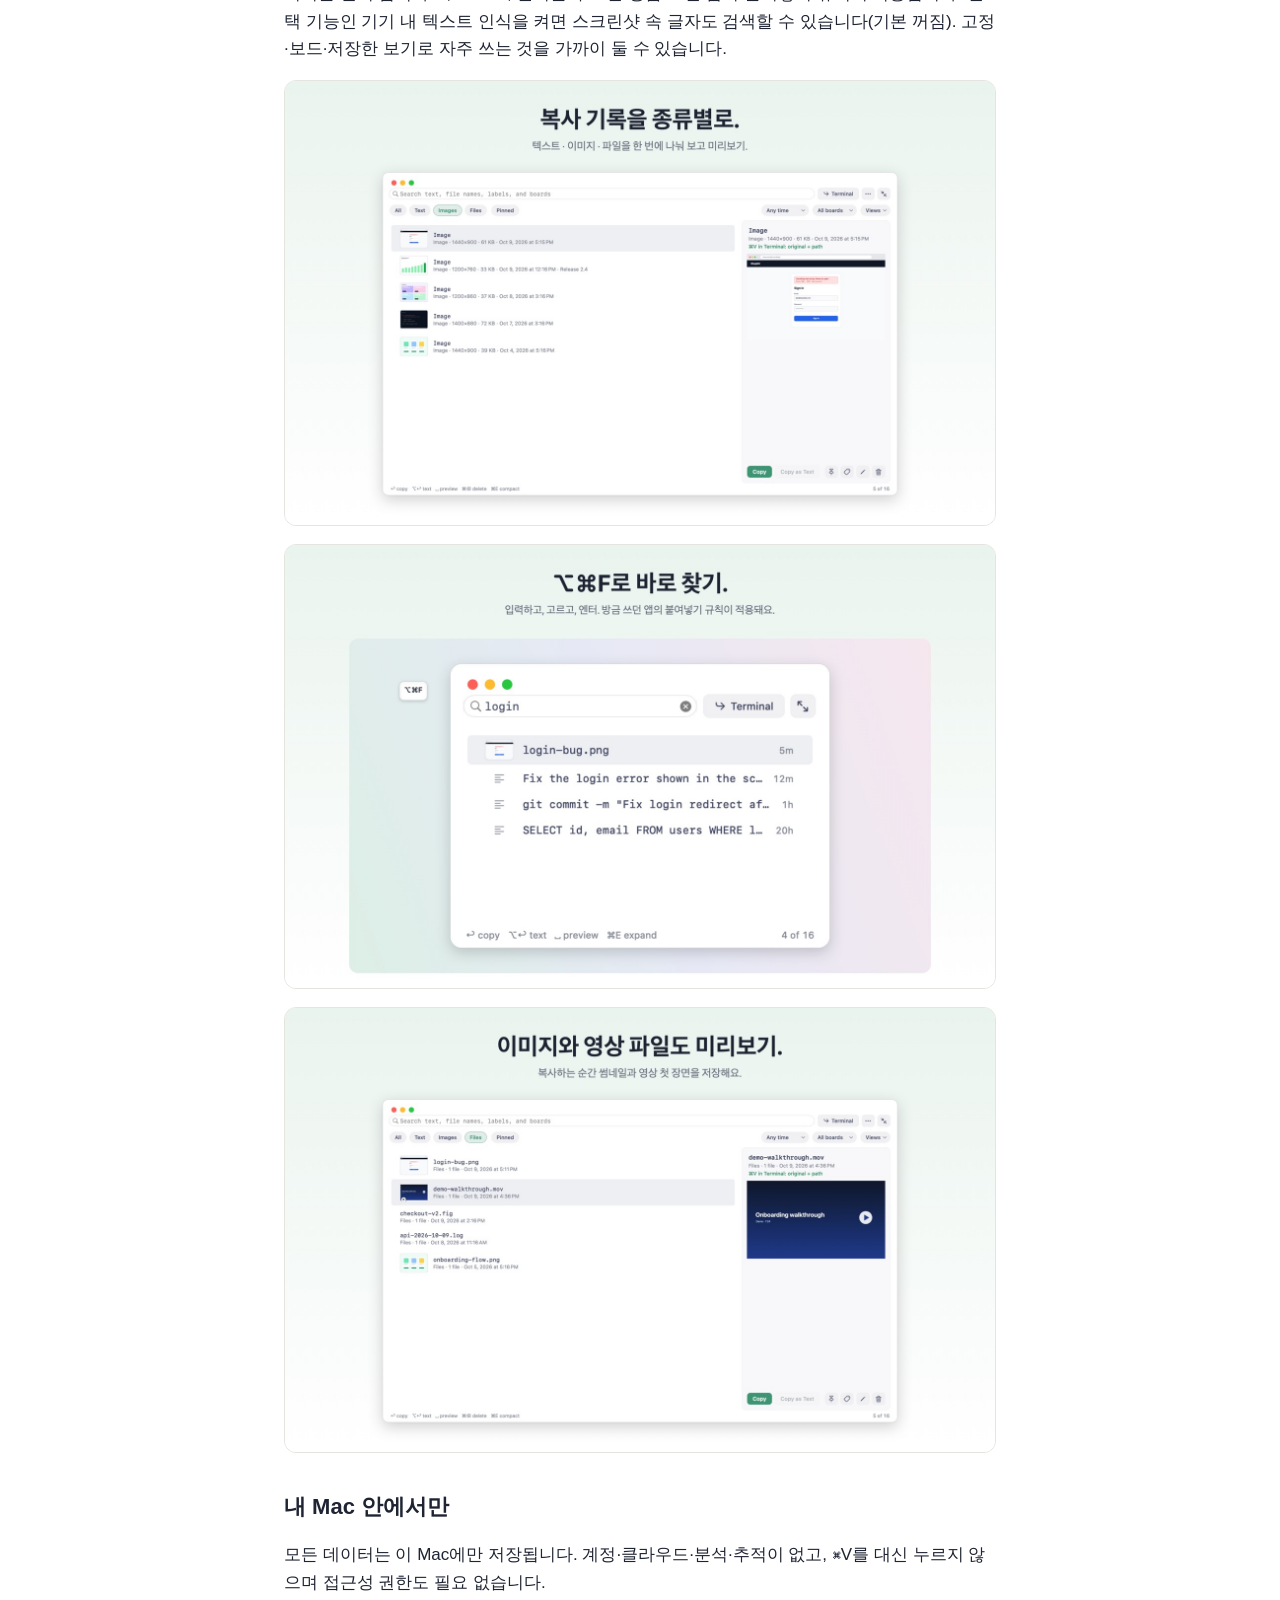
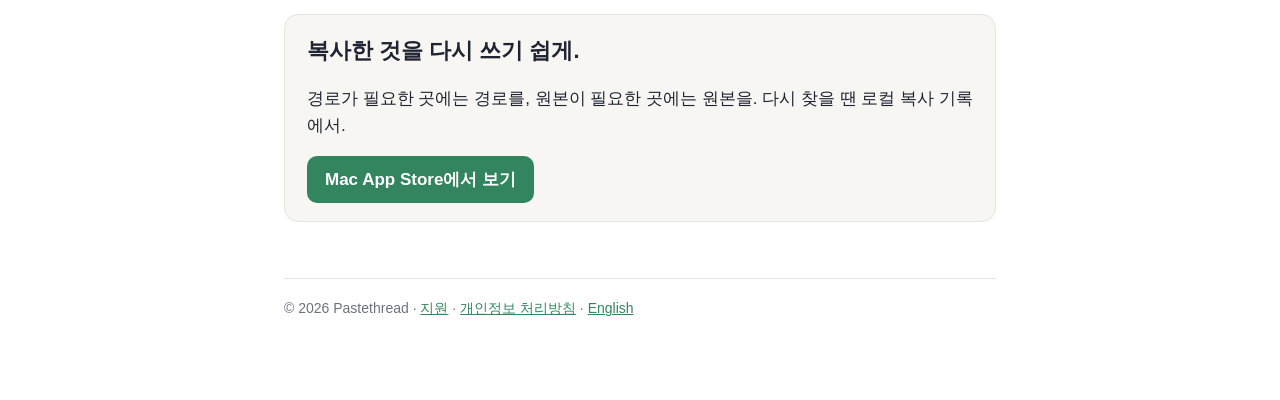
==== commit e4a9e18e: "Add English and Korean AI narration to introduction videos" ====
--- a/ko/index.html
+++ b/ko/index.html
@@ -22,11 +22,11 @@
 <div class="actions"><a class="button" href="https://apps.apple.com/kr/app/id6820030486">Mac App Store에서 보기</a><a href="#demo">36초 소개 영상 보기 ↓</a></div>
 <p class="lang">macOS 14 이상 · 유료 앱 · 지역별 가격은 App Store에서 확인 · 계정 가입 없음</p>
 <figure id="demo">
-<video class="shot" aria-label="Pastethread 소개: 터미널에는 경로, 메모에는 이미지, 복사 기록 검색" controls muted playsinline preload="none" poster="../media/intro-poster-ko.jpg" width="1920" height="1080">
-<source src="../media/intro-ko.mp4" type="video/mp4">
-<a href="../media/intro-ko.mp4">소개 영상 보기 (MP4)</a>
+<video class="shot" aria-label="Pastethread 소개: 터미널에는 경로, 메모에는 이미지, 복사 기록 검색" controls playsinline preload="none" poster="../media/intro-poster-ko.jpg" width="1920" height="1080">
+<source src="../media/intro-ko-narrated.mp4" type="video/mp4">
+<a href="../media/intro-ko-narrated.mp4">소개 영상 보기 (MP4)</a>
 </video>
-<figcaption>36초, 한국어 설명 자막 포함. 실제 Mac의 1.0.0 버전 녹화를 편집했습니다. 소리는 없습니다. <a href="../media/demo.mp4">설정 과정까지 담은 전체 데모 보기 (약 1분, 1.5배속)</a>.</figcaption>
+<figcaption>36초, 한국어 AI 내레이션과 설명 자막 포함. 소리를 켜고 재생해 보세요. 실제 Mac의 1.0.0 버전 녹화를 편집했습니다. <a href="../media/demo.mp4">설정 과정까지 담은 전체 데모 보기 (약 1분, 1.5배속)</a>.</figcaption>
 </figure>
 <img class="shot" src="../images/ko/01-one-paste.jpg" alt="⌘V 한 번, 앱마다 알맞게." loading="lazy" width="1440" height="900">
 <h2>설치하고, 이렇게 써 보세요</h2>
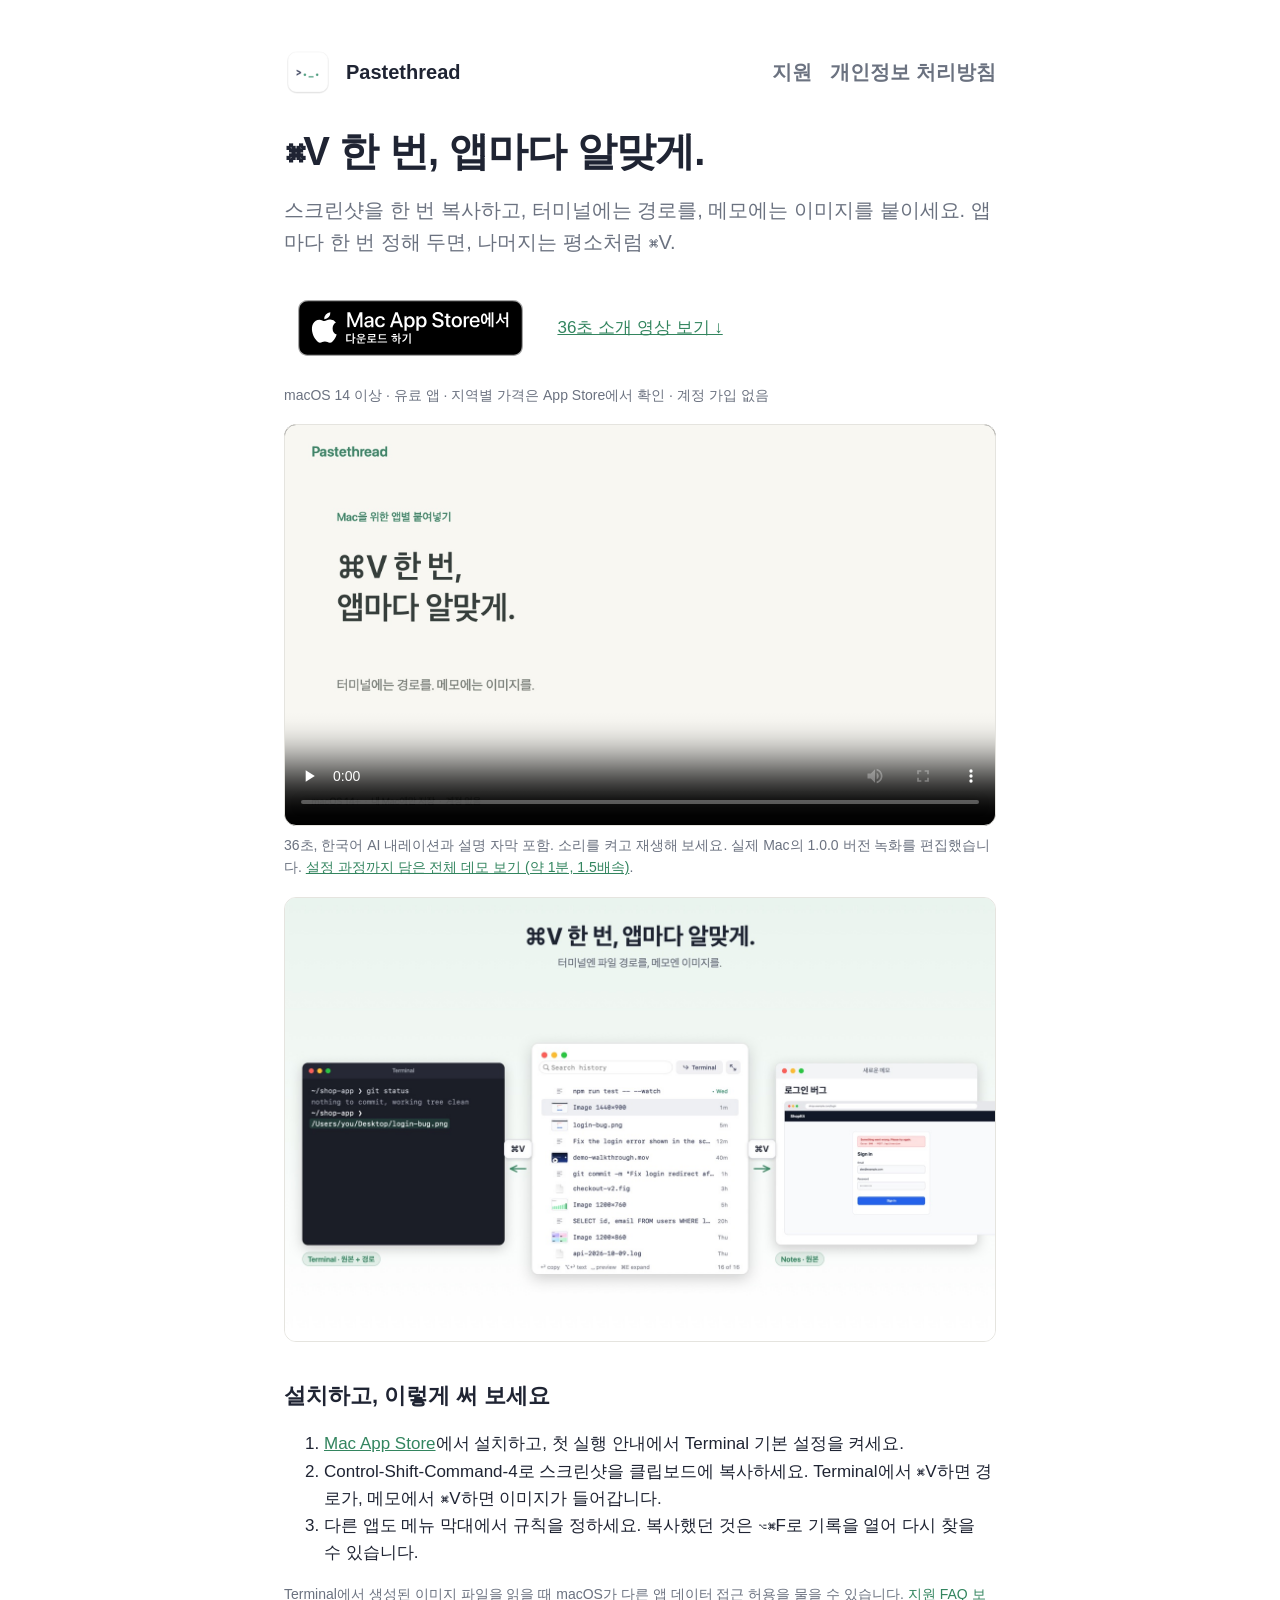
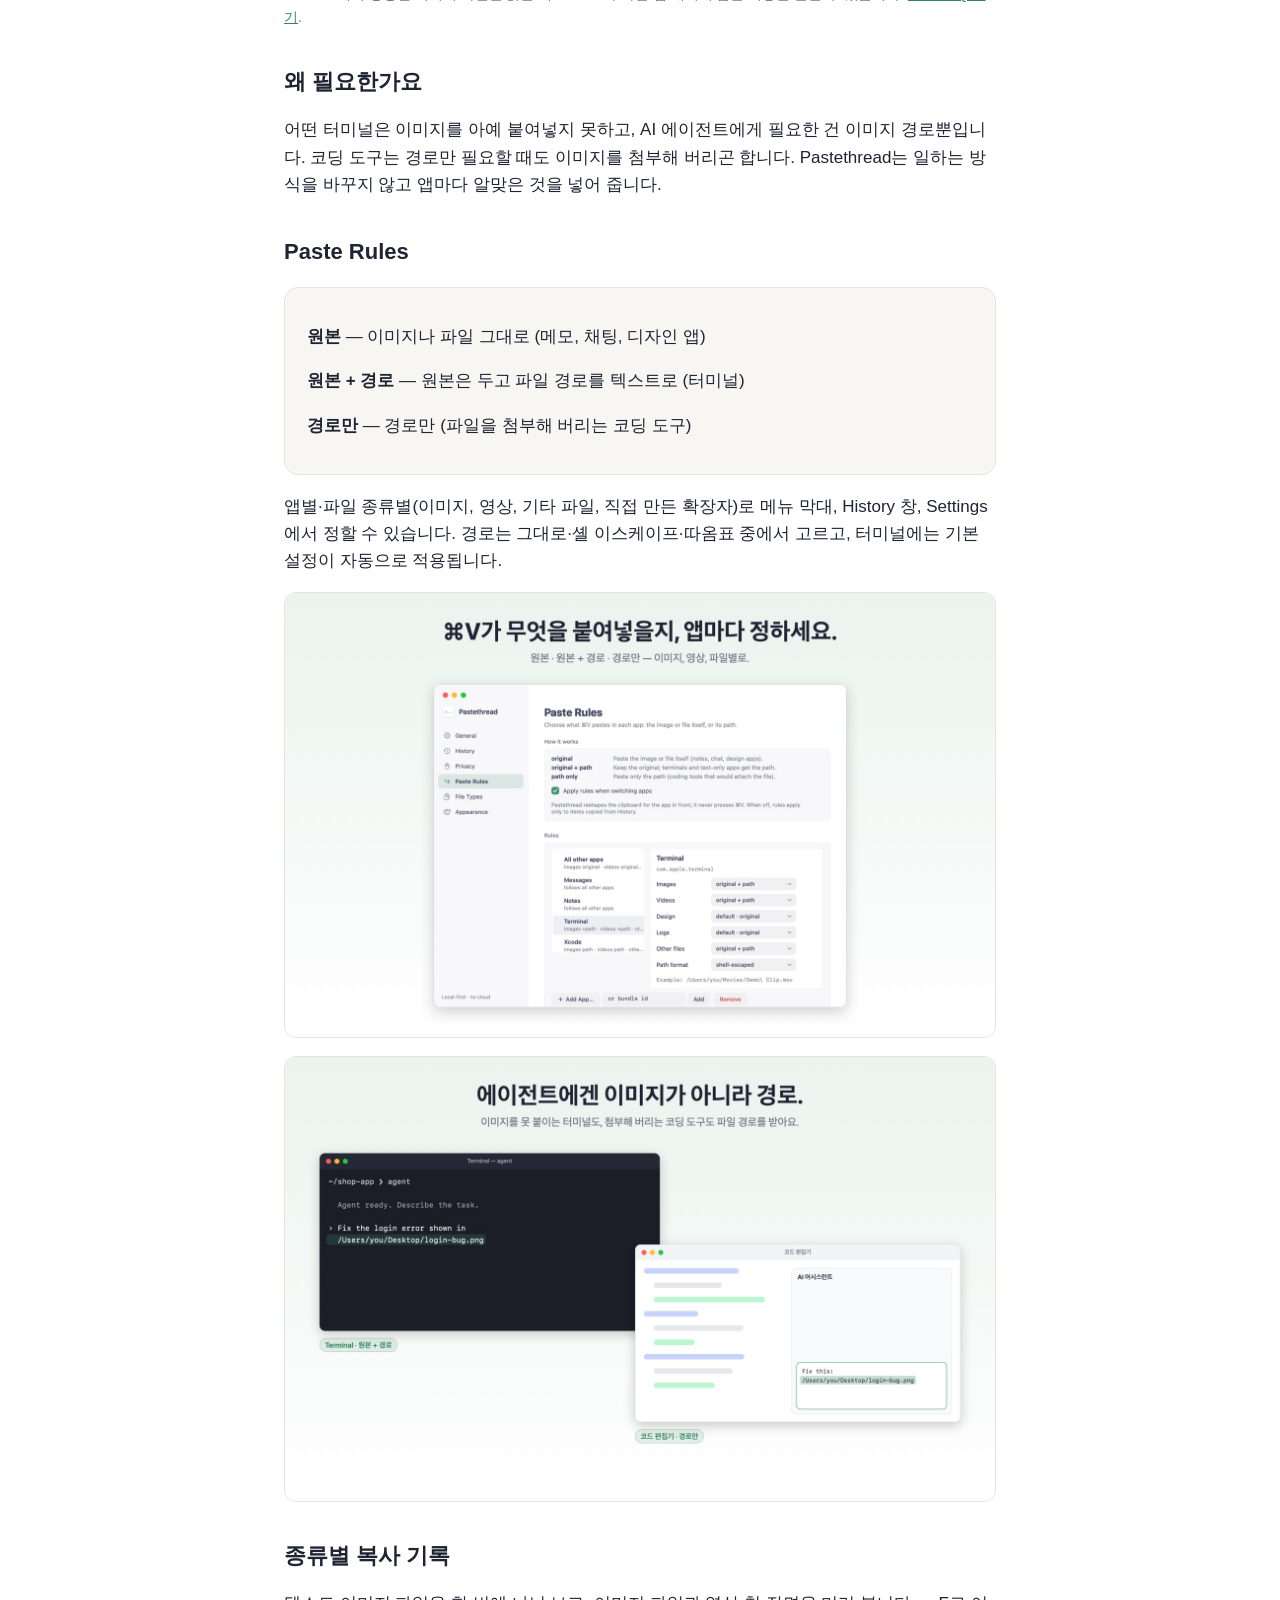
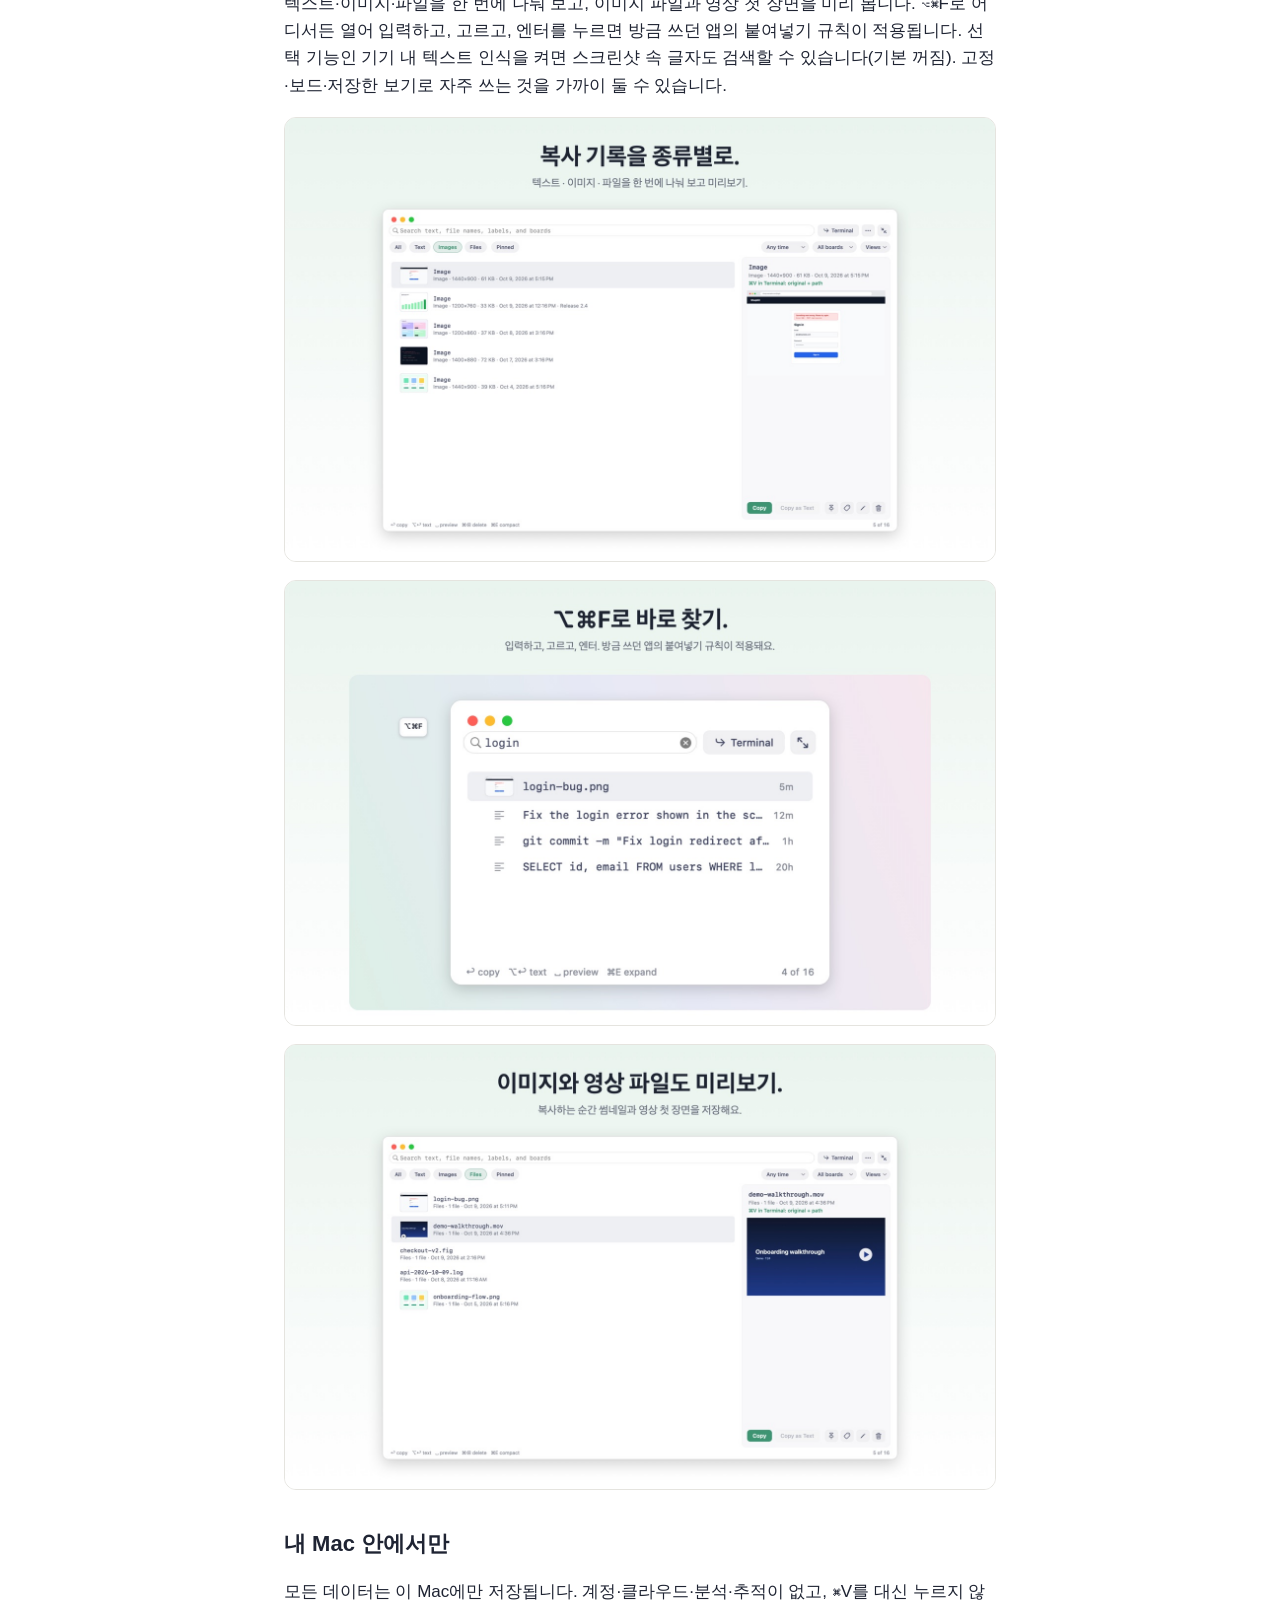
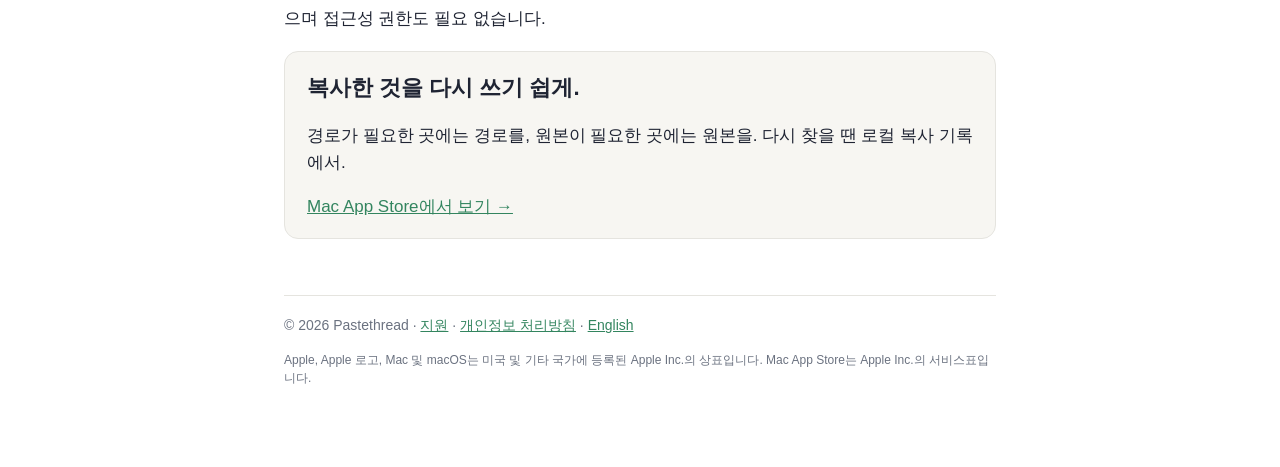
==== commit dac31e45: "Use official localized Mac App Store download badges" ====
--- a/ko/index.html
+++ b/ko/index.html
@@ -19,7 +19,7 @@
 <nav><a href="support.html">지원</a><a href="privacy.html">개인정보 처리방침</a></nav></header>
 <h1>⌘V 한 번, 앱마다 알맞게.</h1>
 <p class="lead">스크린샷을 한 번 복사하고, 터미널에는 경로를, 메모에는 이미지를 붙이세요. 앱마다 한 번 정해 두면, 나머지는 평소처럼 ⌘V.</p>
-<div class="actions"><a class="button" href="https://apps.apple.com/kr/app/id6820030486">Mac App Store에서 보기</a><a href="#demo">36초 소개 영상 보기 ↓</a></div>
+<div class="actions"><a class="store-badge" href="https://apps.apple.com/kr/app/id6820030486"><img src="../images/badges/mac-app-store-ko.svg" width="161" height="40" alt="Mac App Store에서 다운로드"></a><a href="#demo">36초 소개 영상 보기 ↓</a></div>
 <p class="lang">macOS 14 이상 · 유료 앱 · 지역별 가격은 App Store에서 확인 · 계정 가입 없음</p>
 <figure id="demo">
 <video class="shot" aria-label="Pastethread 소개: 터미널에는 경로, 메모에는 이미지, 복사 기록 검색" controls playsinline preload="none" poster="../media/intro-poster-ko.jpg" width="1920" height="1080">
@@ -54,8 +54,8 @@
 <img class="shot" src="../images/ko/06-file-previews.jpg" alt="이미지와 영상 파일도 미리보기." loading="lazy" width="1440" height="900">
 <h2>내 Mac 안에서만</h2>
 <p>모든 데이터는 이 Mac에만 저장됩니다. 계정·클라우드·분석·추적이 없고, ⌘V를 대신 누르지 않으며 접근성 권한도 필요 없습니다.</p>
-<div class="card"><h2>복사한 것을 다시 쓰기 쉽게.</h2><p>경로가 필요한 곳에는 경로를, 원본이 필요한 곳에는 원본을. 다시 찾을 땐 로컬 복사 기록에서.</p><a class="button" href="https://apps.apple.com/kr/app/id6820030486">Mac App Store에서 보기</a></div>
-<footer>© 2026 Pastethread · <a href="support.html">지원</a> · <a href="privacy.html">개인정보 처리방침</a> · <a href="../">English</a></footer>
+<div class="card"><h2>복사한 것을 다시 쓰기 쉽게.</h2><p>경로가 필요한 곳에는 경로를, 원본이 필요한 곳에는 원본을. 다시 찾을 땐 로컬 복사 기록에서.</p><a href="https://apps.apple.com/kr/app/id6820030486">Mac App Store에서 보기 →</a></div>
+<footer>© 2026 Pastethread · <a href="support.html">지원</a> · <a href="privacy.html">개인정보 처리방침</a> · <a href="../">English</a><p class="legal">Apple, Apple 로고, Mac 및 macOS는 미국 및 기타 국가에 등록된 Apple Inc.의 상표입니다. Mac App Store는 Apple Inc.의 서비스표입니다.</p></footer>
 </main>
 </body>
 </html>
--- a/style.css
+++ b/style.css
@@ -21,6 +21,10 @@
 .lang { color: var(--muted); font-size: 14px; }
 .shot { display: block; width: 100%; height: auto; border-radius: 12px; border: 1px solid var(--line); margin: 18px 0; }
 .actions { display: flex; align-items: center; flex-wrap: wrap; gap: 14px 20px; margin: 24px 0 12px; }
+/* Apple-provided artwork, unchanged; 56px height with one-quarter-height clear space. */
+.store-badge { display: inline-flex; padding: 14px; }
+.store-badge img { display: block; height: 56px; width: auto; }
+.legal { color: var(--muted); font-size: 12px; line-height: 1.5; margin: 14px 0 0; }
 a:focus-visible, video:focus-visible { outline: 3px solid var(--accent); outline-offset: 5px; }
 .card h2 { margin-top: 0; }
 @media (max-width: 480px) { main { padding: 28px 18px 56px; } h1 { font-size: 33px; } header { gap: 10px; } nav { gap: 12px; } nav a { font-size: 14px; } }
